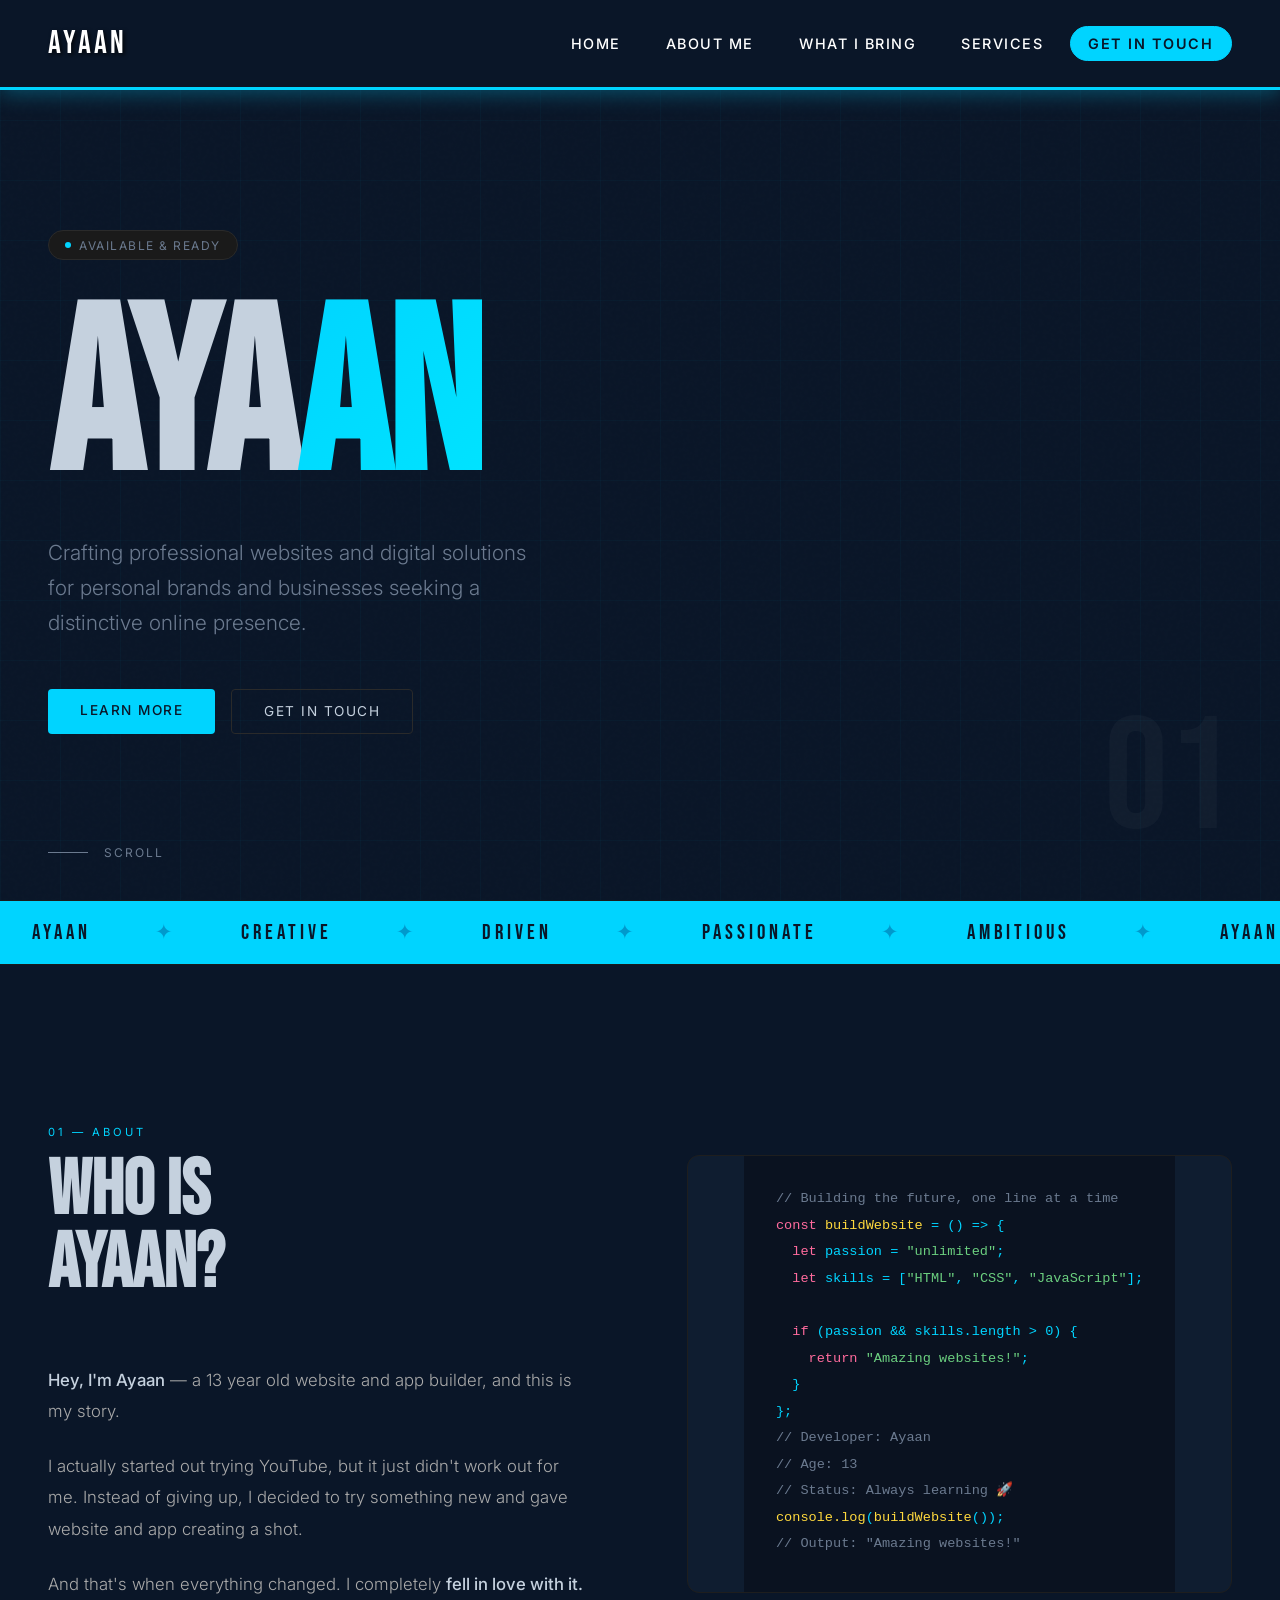
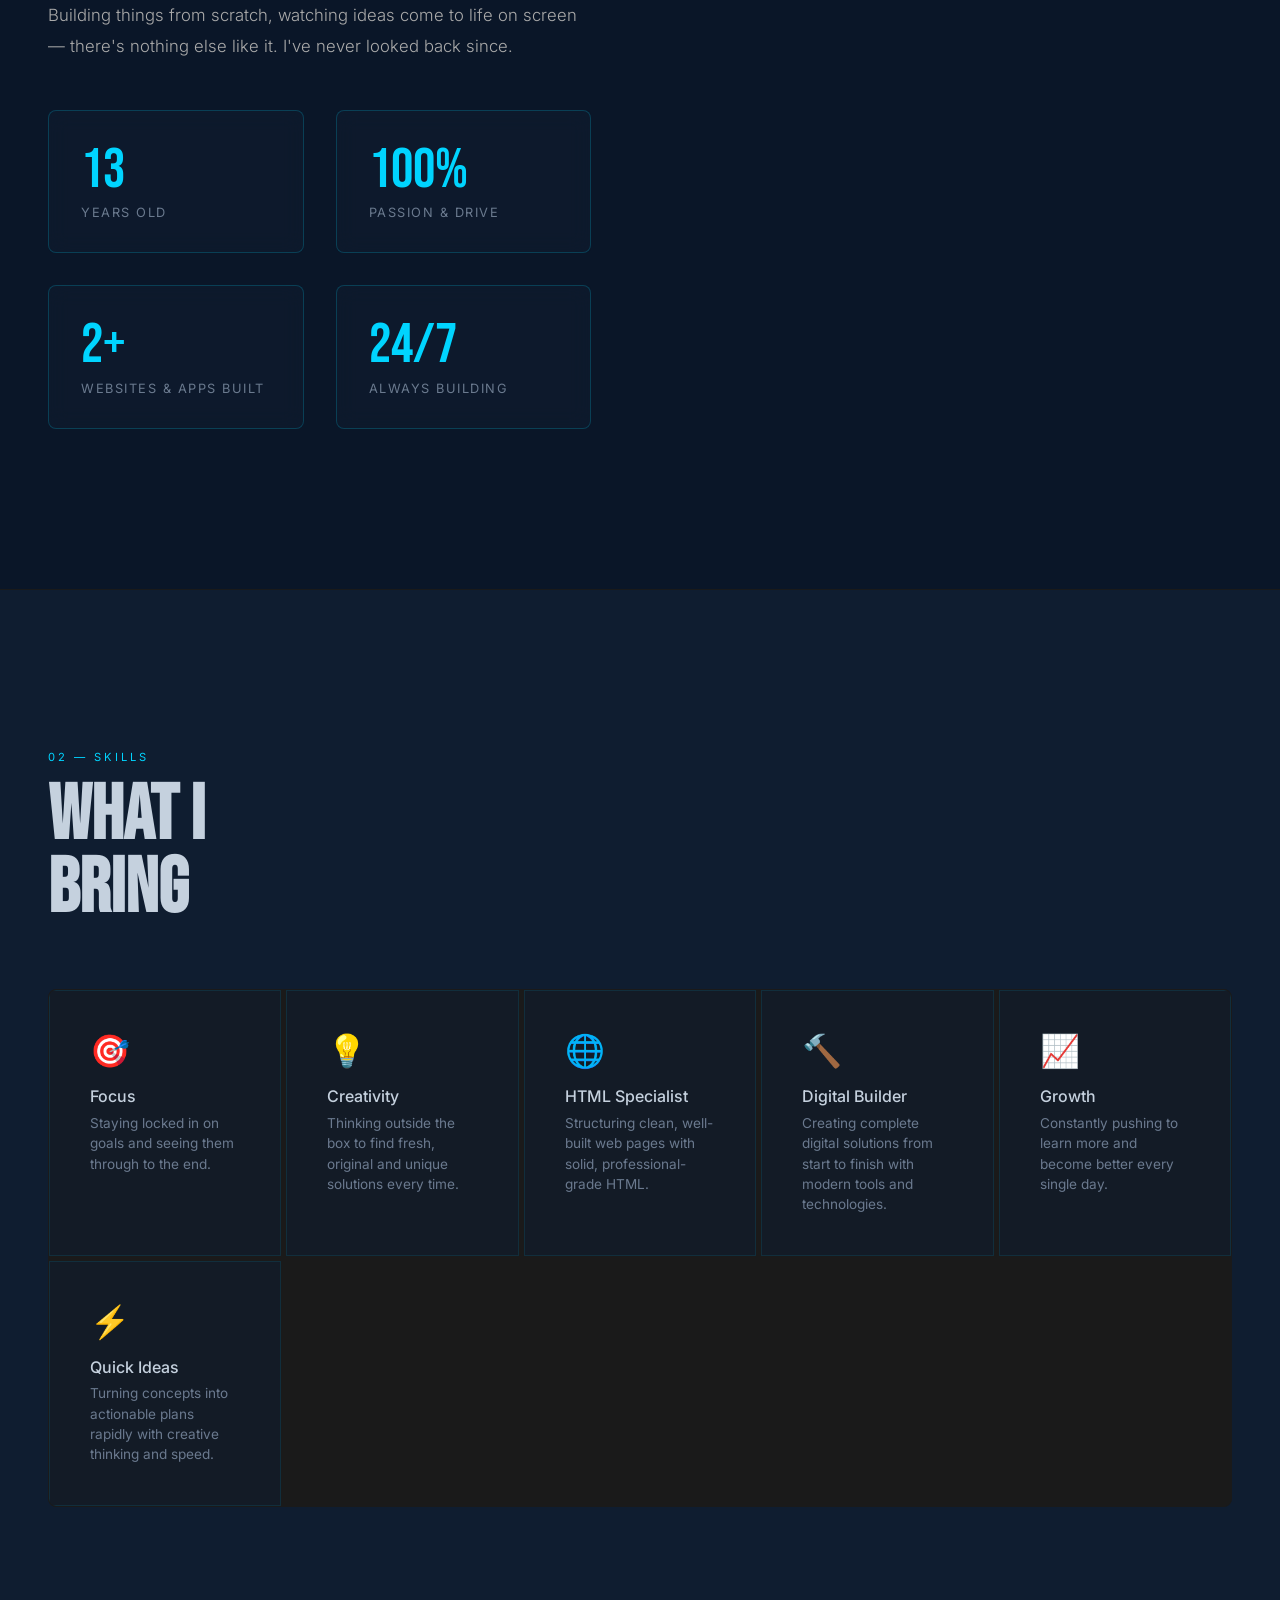
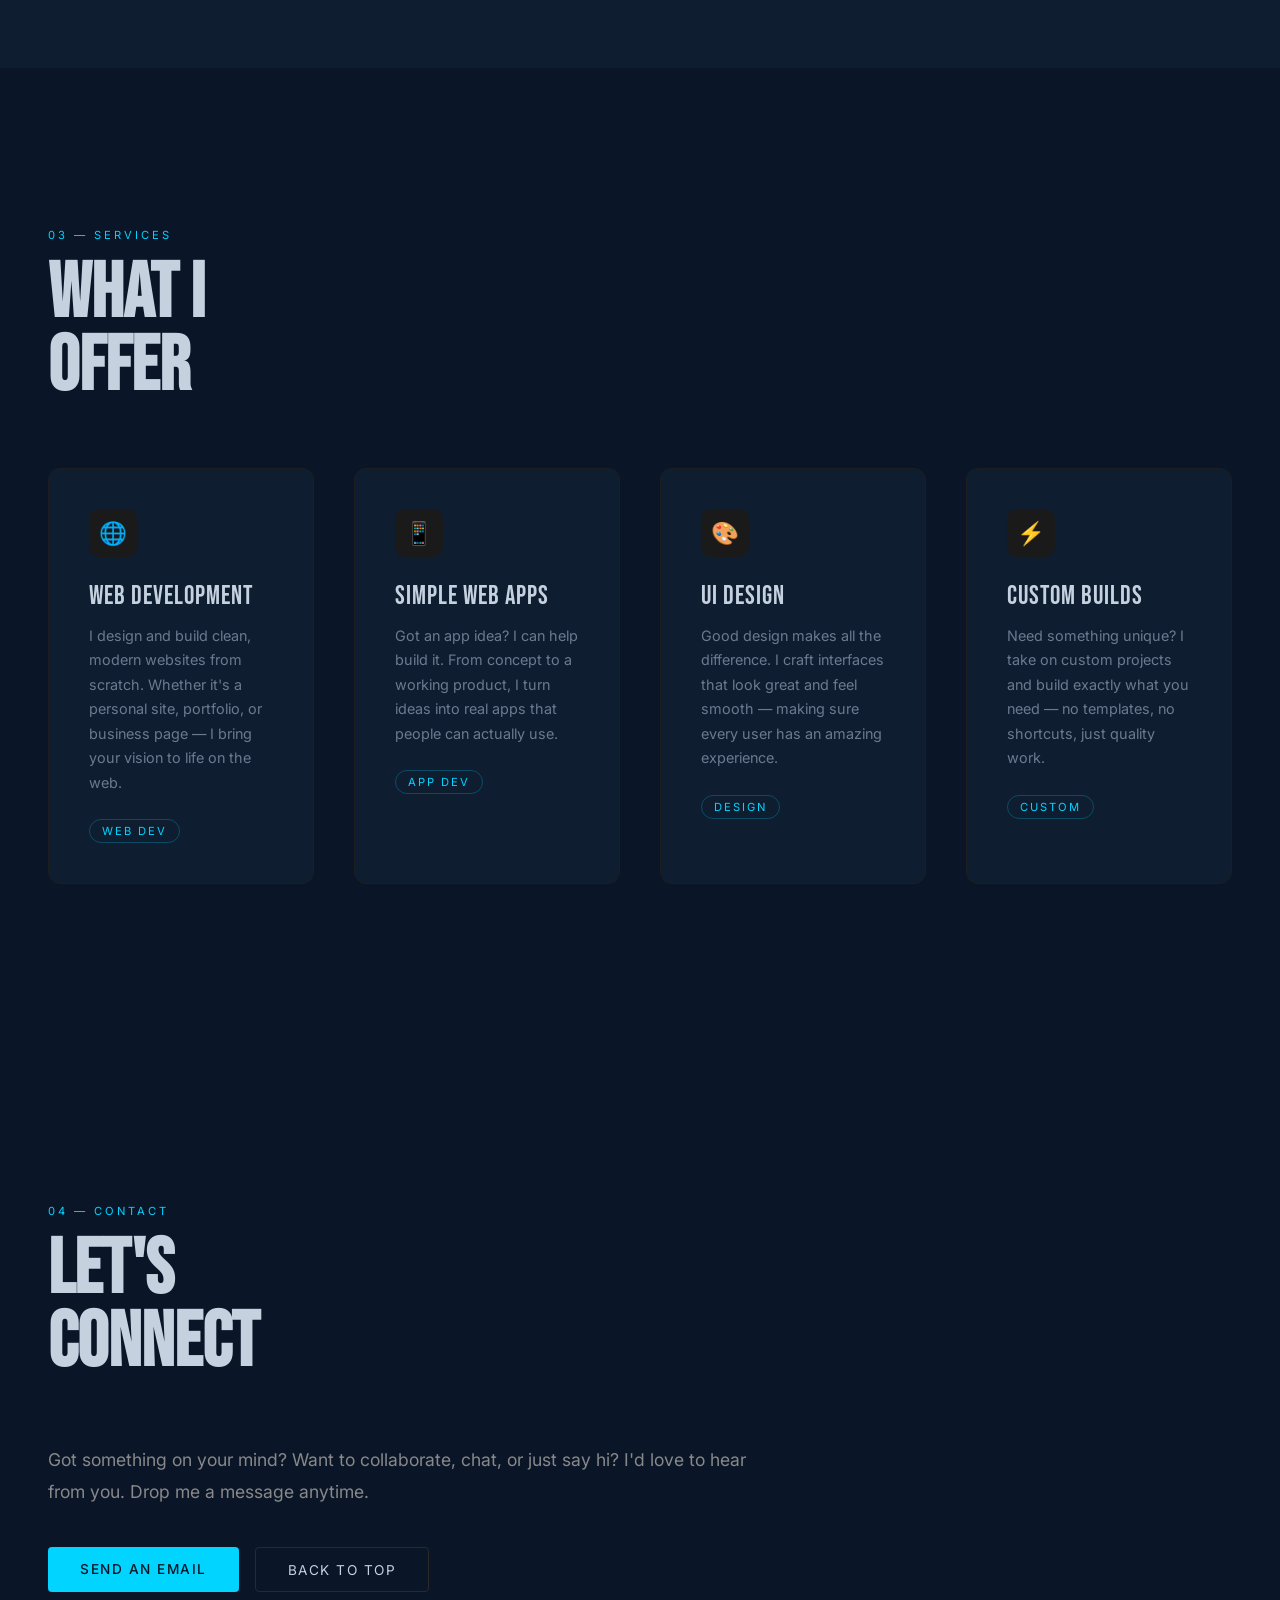
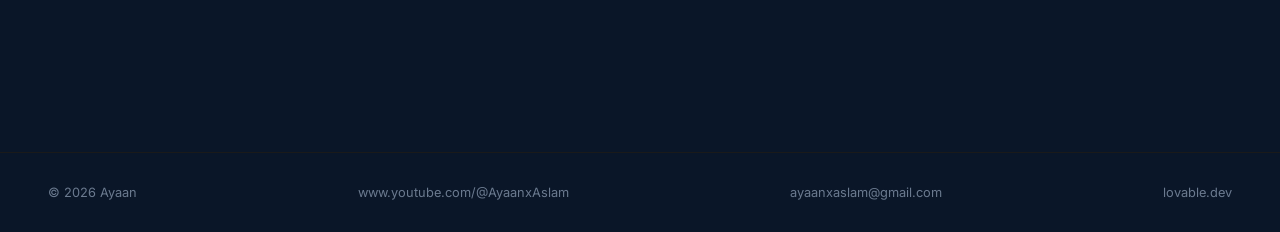
==== index.html @ 7182671c "Add files via upload" ====
<!DOCTYPE html>
<html lang="en">
<head>
  <meta charset="UTF-8" />
  <meta name="viewport" content="width=device-width, initial-scale=1.0"/>
  <title>Ayaan - Web Developer</title>
  <link href="https://fonts.googleapis.com/css2?family=Bebas+Neue&family=Inter:wght@300;400;500;600&display=swap" rel="stylesheet"/>
  <link rel="stylesheet" href="style.css">
</head>
<body>

  <div class="cursor" id="cursor"></div>
  <div class="cursor-ring" id="cursorRing"></div>

  <!-- NAV -->
  <nav>
    <a href="#hero" class="nav-logo">AYAAN</a>
    <div class="nav-links">
      <a href="#hero">Home</a>
      <a href="#about">About Me</a>
      <a href="#skills">What I Bring</a>
      <a href="#services">Services</a>
      <a href="#contact" class="nav-cta">Get in Touch</a>
    </div>
    <button class="nav-hamburger" id="hamburger" aria-label="Toggle menu">
      <span></span><span></span><span></span>
    </button>
  </nav>

  <!-- MOBILE DRAWER -->
  <div class="nav-drawer" id="navDrawer">
    <a href="#hero" class="drawer-link">Home</a>
    <a href="#about" class="drawer-link">About Me</a>
    <a href="#skills" class="drawer-link">What I Bring</a>
    <a href="#services" class="drawer-link">Services</a>
    <a href="#contact" class="drawer-link">Get in Touch</a>
  </div>

  <!-- HERO -->
  <section class="hero" id="hero">
    <div class="hero-grid-bg"></div>
    <div class="hero-badge"><span></span> Available & Ready</div>
    <h1 class="hero-name">AYA<span>AN</span></h1>
    <p class="hero-subtitle">Crafting professional websites and digital solutions for personal brands and businesses seeking a distinctive online presence.</p>
    <div class="hero-cta">
      <a href="#about" class="btn btn-primary">Learn More</a>
      <a href="#contact" class="btn btn-outline">Get in Touch</a>
    </div>
    <div class="hero-scroll">
      <div class="scroll-line"></div>
      Scroll
    </div>
    <div class="hero-number">01</div>
  </section>

  <!-- MARQUEE -->
  <div class="marquee-section" aria-hidden="true">
    <div class="marquee-track">
      <span>AYAAN</span><span class="dot">✦</span>
      <span>CREATIVE</span><span class="dot">✦</span>
      <span>DRIVEN</span><span class="dot">✦</span>
      <span>PASSIONATE</span><span class="dot">✦</span>
      <span>AMBITIOUS</span><span class="dot">✦</span>
      <span>AYAAN</span><span class="dot">✦</span>
      <span>CREATIVE</span><span class="dot">✦</span>
      <span>DRIVEN</span><span class="dot">✦</span>
      <span>PASSIONATE</span><span class="dot">✦</span>
      <span>AMBITIOUS</span><span class="dot">✦</span>
    </div>
  </div>

  <!-- ABOUT -->
  <section id="about">
    <div class="section-label">01 — About</div>
    <div class="about-grid">
      <div class="about-content">
        <h2 class="section-title">WHO IS<br>AYAAN?</h2>
        <div class="about-text">
          <p><strong>Hey, I'm Ayaan</strong> — a 13 year old website and app builder, and this is my story.</p>
          <p>I actually started out trying YouTube, but it just didn't work out for me. Instead of giving up, I decided to try something new and gave website and app creating a shot.</p>
          <p>And that's when everything changed. I completely <strong>fell in love with it.</strong> Building things from scratch, watching ideas come to life on screen — there's nothing else like it. I've never looked back since.</p>
        </div>
        <div class="about-stats">
          <div class="stat-card">
            <div class="stat-number">13</div>
            <div class="stat-label">Years Old</div>
          </div>
          <div class="stat-card">
            <div class="stat-number">100%</div>
            <div class="stat-label">Passion & Drive</div>
          </div>
          <div class="stat-card">
            <div class="stat-number">2+</div>
            <div class="stat-label">Websites & Apps Built</div>
          </div>
          <div class="stat-card">
            <div class="stat-number">24/7</div>
            <div class="stat-label">Always Building</div>
          </div>
        </div>
      </div>
      <div class="about-image">
        <div class="code-snippet">
          <div class="code-line"><span class="code-comment">// Building the future, one line at a time</span></div>
          <div class="code-line"><span class="code-keyword">const</span> <span class="code-function">buildWebsite</span> = () => {</div>
          <div class="code-line">&nbsp;&nbsp;<span class="code-keyword">let</span> passion = <span class="code-string">"unlimited"</span>;</div>
          <div class="code-line">&nbsp;&nbsp;<span class="code-keyword">let</span> skills = [<span class="code-string">"HTML"</span>, <span class="code-string">"CSS"</span>, <span class="code-string">"JavaScript"</span>];</div>
          <div class="code-line">&nbsp;&nbsp;</div>
          <div class="code-line">&nbsp;&nbsp;<span class="code-keyword">if</span> (passion && skills.length > 0) {</div>
          <div class="code-line">&nbsp;&nbsp;&nbsp;&nbsp;<span class="code-keyword">return</span> <span class="code-string">"Amazing websites!"</span>;</div>
          <div class="code-line">&nbsp;&nbsp;}</div>
          <div class="code-line">};</div>
          <div class="code-line"></div>
          <div class="code-line"><span class="code-comment">// Developer: Ayaan</span></div>
          <div class="code-line"><span class="code-comment">// Age: 13</span></div>
          <div class="code-line"><span class="code-comment">// Status: Always learning 🚀</span></div>
          <div class="code-line"></div>
          <div class="code-line"><span class="code-function">console.log</span>(<span class="code-function">buildWebsite</span>());</div>
          <div class="code-line"><span class="code-comment">// Output: "Amazing websites!"</span></div>
        </div>
      </div>
    </div>
  </section>

  <!-- SKILLS -->
  <section id="skills" class="skills-section">
    <div class="section-label">02 — Skills</div>
    <h2 class="section-title">WHAT I<br>BRING</h2>
    <div class="skills-grid">
      <div class="skill-item">
        <div class="skill-icon">🎯</div>
        <div class="skill-name">Focus</div>
        <div class="skill-desc">Staying locked in on goals and seeing them through to the end.</div>
      </div>
      <div class="skill-item">
        <div class="skill-icon">💡</div>
        <div class="skill-name">Creativity</div>
        <div class="skill-desc">Thinking outside the box to find fresh, original and unique solutions every time.</div>
      </div>
      <div class="skill-item">
        <div class="skill-icon">🌐</div>
        <div class="skill-name">HTML Specialist</div>
        <div class="skill-desc">Structuring clean, well-built web pages with solid, professional-grade HTML.</div>
      </div>
      <div class="skill-item">
        <div class="skill-icon">🔨</div>
        <div class="skill-name">Digital Builder</div>
        <div class="skill-desc">Creating complete digital solutions from start to finish with modern tools and technologies.</div>
      </div>
      <div class="skill-item">
        <div class="skill-icon">📈</div>
        <div class="skill-name">Growth</div>
        <div class="skill-desc">Constantly pushing to learn more and become better every single day.</div>
      </div>
      <div class="skill-item">
        <div class="skill-icon">⚡</div>
        <div class="skill-name">Quick Ideas</div>
        <div class="skill-desc">Turning concepts into actionable plans rapidly with creative thinking and speed.</div>
      </div>
    </div>
  </section>

  <!-- SERVICES -->
  <section id="services">
    <div class="section-label">03 — Services</div>
    <h2 class="section-title">WHAT I<br>OFFER</h2>
    <div class="services-grid">
      <div class="service-card">
        <div class="service-card-icon">🌐</div>
        <div class="service-card-title">Web Development</div>
        <div class="service-card-desc">I design and build clean, modern websites from scratch. Whether it's a personal site, portfolio, or business page — I bring your vision to life on the web.</div>
        <span class="service-card-tag">Web Dev</span>
      </div>
      <div class="service-card">
        <div class="service-card-icon">📱</div>
        <div class="service-card-title">Simple Web Apps</div>
        <div class="service-card-desc">Got an app idea? I can help build it. From concept to a working product, I turn ideas into real apps that people can actually use.</div>
        <span class="service-card-tag">App Dev</span>
      </div>
      <div class="service-card">
        <div class="service-card-icon">🎨</div>
        <div class="service-card-title">UI Design</div>
        <div class="service-card-desc">Good design makes all the difference. I craft interfaces that look great and feel smooth — making sure every user has an amazing experience.</div>
        <span class="service-card-tag">Design</span>
      </div>
      <div class="service-card">
        <div class="service-card-icon">⚡</div>
        <div class="service-card-title">Custom Builds</div>
        <div class="service-card-desc">Need something unique? I take on custom projects and build exactly what you need — no templates, no shortcuts, just quality work.</div>
        <span class="service-card-tag">Custom</span>
      </div>
    </div>
  </section>

  <!-- CONTACT -->
  <section id="contact">
    <div class="section-label">04 — Contact</div>
    <div class="contact-inner">
      <h2 class="section-title">LET'S<br>CONNECT</h2>
      <p>Got something on your mind? Want to collaborate, chat, or just say hi? I'd love to hear from you. Drop me a message anytime.</p>
      <div class="contact-links">
        <a href="mailto:ayaanxaslam@gmail.com" class="btn btn-primary">Send an Email</a>
        <a href="#hero" class="btn btn-outline">Back to Top</a>
      </div>
    </div>
  </section>

  <!-- FOOTER -->
  <footer>
    <span>© 2026 Ayaan</span>
    <a href="https://www.youtube.com/@AyaanxAslam" target="_blank" rel="noopener noreferrer">www.youtube.com/@AyaanxAslam</a>
    <a href="mailto:ayaanxaslam@gmail.com">ayaanxaslam@gmail.com</a>
    <a href="https://lovable.dev" target="_blank" rel="noopener noreferrer">lovable.dev</a>
  </footer>

  <!-- Background particles -->
  <div class="particle"></div>
  <div class="particle"></div>
  <div class="particle"></div>

  <script>
    // Hamburger menu
    const hamburger = document.getElementById('hamburger');
    const navDrawer = document.getElementById('navDrawer');
    
    if (hamburger && navDrawer) {
      hamburger.addEventListener('click', () => {
        hamburger.classList.toggle('open');
        navDrawer.classList.toggle('open');
      });
      
      document.querySelectorAll('.drawer-link').forEach(link => {
        link.addEventListener('click', () => {
          hamburger.classList.remove('open');
          navDrawer.classList.remove('open');
        });
      });
    }

    // Scroll reveal
    const observer = new IntersectionObserver(entries => {
      entries.forEach(entry => {
        if (entry.isIntersecting) {
          entry.target.style.animation = 'fadeUp 0.8s ease forwards';
          observer.unobserve(entry.target);
        }
      });
    }, { threshold: 0.1 });
    
    document.querySelectorAll('.stat-card, .skill-item, .service-card, .about-text p, .contact-inner p').forEach(el => {
      el.style.opacity = '0';
      observer.observe(el);
    });
  </script>
</body>
</html>
---- style.css ----
/* ================================
   AYAAN - PERSONAL PORTFOLIO
   Web Developer Portfolio Website
   ================================ */

/* === RESET & BASE STYLES === */
*, *::before, *::after {
  margin: 0;
  padding: 0;
  box-sizing: border-box;
}

:root {
  --bg: #0a1628;
  --surface: #0f1d30;
  --accent: #00d4ff;
  --accent2: #0099cc;
  --text: #c5d1de;
  --muted: #6b7a8f;
}

html {
  scroll-behavior: smooth;
}

body {
  background: var(--bg);
  color: var(--text);
  font-family: 'Inter', sans-serif;
  overflow-x: hidden;
  font-size: 18px;
}

/* === RESPONSIVE FONT SIZES === */
@media (max-width: 600px) {
  body { font-size: 14px; }
}

@media (min-width: 601px) and (max-width: 1024px) {
  body { font-size: 16px; }
}

@media (min-width: 1025px) and (max-width: 1440px) {
  body { font-size: 18px; }
}

@media (min-width: 1441px) {
  body { font-size: 20px; }
}

/* === CUSTOM CURSOR (DISABLED) === */
.cursor,
.cursor-ring {
  display: none !important;
}

/* === NOISE TEXTURE OVERLAY === */
body::before {
  content: '';
  position: fixed;
  inset: 0;
  background-image: url("data:image/svg+xml,%3Csvg viewBox='0 0 256 256' xmlns='http://www.w3.org/2000/svg'%3E%3Cfilter id='n'%3E%3CfeTurbulence type='fractalNoise' baseFrequency='0.9' numOctaves='4' stitchTiles='stitch'/%3E%3C/filter%3E%3Crect width='100%25' height='100%25' filter='url(%23n)' opacity='0.04'/%3E%3C/svg%3E");
  opacity: 0.35;
  pointer-events: none;
  z-index: 1;
}

/* === ANIMATED BACKGROUND PARTICLES === */
.particle {
  position: fixed;
  border-radius: 50%;
  pointer-events: none;
  opacity: 0.08;
  animation: float 20s infinite ease-in-out;
  z-index: 1;
}

@keyframes float {
  0%, 100% { transform: translate(0, 0) rotate(0deg); }
  33% { transform: translate(30px, -30px) rotate(120deg); }
  66% { transform: translate(-20px, 20px) rotate(240deg); }
}

.particle:nth-child(1) {
  width: 80px;
  height: 80px;
  background: var(--accent);
  top: 20%;
  left: 10%;
  animation-delay: 0s;
}

.particle:nth-child(2) {
  width: 60px;
  height: 60px;
  background: var(--accent);
  top: 60%;
  left: 80%;
  animation-delay: -5s;
}

.particle:nth-child(3) {
  width: 100px;
  height: 100px;
  background: var(--accent);
  top: 40%;
  left: 50%;
  animation-delay: -10s;
}

/* === NAVIGATION BAR === */
nav {
  position: fixed;
  top: 0;
  left: 0;
  right: 0;
  width: 100%;
  z-index: 10000 !important;
  display: flex !important;
  justify-content: space-between;
  align-items: center;
  padding: 1.5rem 3rem;
  border-bottom: 3px solid var(--accent);
  background: #0a1628 !important;
  box-shadow: 0 4px 20px rgba(0, 212, 255, 0.3);
  min-height: 70px;
  visibility: visible !important;
  opacity: 1 !important;
}

.nav-logo {
  font-family: 'Bebas Neue', sans-serif;
  font-size: 2rem !important;
  letter-spacing: 3px;
  color: #FFFFFF !important;
  cursor: pointer;
  text-decoration: none;
  transition: color 0.3s;
  position: relative;
  z-index: 10001;
  display: block !important;
  visibility: visible !important;
  opacity: 1 !important;
  text-shadow: 2px 2px 4px rgba(0, 0, 0, 0.8);
}

.nav-logo:hover {
  color: var(--accent) !important;
}

.nav-links {
  display: flex;
  gap: 0.5rem;
  align-items: center;
  visibility: visible !important;
  opacity: 1 !important;
}

.nav-links a {
  color: #FFFFFF !important;
  text-decoration: none;
  font-size: 0.9rem !important;
  letter-spacing: 1.5px;
  text-transform: uppercase;
  padding: 0.5rem 1.1rem;
  border-radius: 100px;
  border: 1px solid transparent;
  transition: all 0.3s;
  visibility: visible !important;
  opacity: 1 !important;
  font-weight: 500 !important;
}

.nav-links a:hover {
  color: var(--accent) !important;
  border-color: #2a2a2a;
}

.nav-links a.nav-cta {
  background: var(--accent) !important;
  color: #0a1628 !important;
  font-weight: 600 !important;
  border-color: var(--accent);
}

.nav-links a.nav-cta:hover {
  background: #00e5ff !important;
  border-color: #00e5ff;
  color: #0a1628 !important;
}

/* === HAMBURGER MENU === */
.nav-hamburger {
  display: none;
  flex-direction: column;
  gap: 7px;
  background: none;
  border: none;
  cursor: pointer;
  padding: 10px;
  position: relative;
  z-index: 10001;
  visibility: visible !important;
  opacity: 1 !important;
}

.nav-hamburger span {
  display: block !important;
  width: 35px !important;
  height: 5px !important;
  background: #FFFFFF !important;
  border-radius: 3px;
  transition: transform 0.3s, opacity 0.3s;
  box-shadow: 0 0 15px rgba(255, 255, 255, 0.8);
  visibility: visible !important;
  opacity: 1 !important;
}

.nav-hamburger.open span:nth-child(1) {
  transform: translateY(12px) rotate(45deg);
}

.nav-hamburger.open span:nth-child(2) {
  opacity: 0 !important;
}

.nav-hamburger.open span:nth-child(3) {
  transform: translateY(-12px) rotate(-45deg);
}

/* === MOBILE DRAWER === */
.nav-drawer {
  position: fixed;
  top: 70px;
  left: 0;
  right: 0;
  background: #0a1628 !important;
  border-bottom: 2px solid var(--accent);
  flex-direction: column;
  padding: 1.5rem 2rem 2rem;
  gap: 0.5rem;
  z-index: 9999;
  transform: translateY(-100%);
  opacity: 0;
  transition: transform 0.3s ease, opacity 0.3s ease;
  pointer-events: none;
  display: none;
}

.nav-drawer.open {
  transform: translateY(0);
  opacity: 1 !important;
  pointer-events: auto;
  display: flex !important;
  visibility: visible !important;
}

.nav-drawer a {
  color: #FFFFFF !important;
  text-decoration: none;
  font-size: 1.1rem !important;
  letter-spacing: 2px;
  text-transform: uppercase;
  padding: 1.2rem 0;
  border-bottom: 1px solid #2a2a2a;
  transition: color 0.3s;
  visibility: visible !important;
  opacity: 1 !important;
  font-weight: 500 !important;
}

.nav-drawer a:last-child {
  border-bottom: none;
  color: var(--accent) !important;
  font-weight: 600 !important;
}

.nav-drawer a:hover {
  color: var(--accent) !important;
}

/* === HERO SECTION === */
.hero {
  min-height: 100vh;
  display: flex;
  flex-direction: column;
  justify-content: center;
  padding: 8rem 3rem 4rem;
  position: relative;
  overflow: hidden;
}

.hero-grid-bg {
  position: absolute;
  inset: 0;
  background-image:
    linear-gradient(rgba(0,212,255,0.03) 1px, transparent 1px),
    linear-gradient(90deg, rgba(0,212,255,0.03) 1px, transparent 1px);
  background-size: 60px 60px;
  pointer-events: none;
}

.hero-badge {
  display: inline-flex;
  align-items: center;
  gap: 0.5rem;
  background: #1a1a1a;
  border: 1px solid #2a2a2a;
  border-radius: 100px;
  padding: 0.4rem 1rem;
  font-size: 0.75rem;
  letter-spacing: 1.5px;
  text-transform: uppercase;
  color: var(--muted);
  margin-bottom: 2.5rem;
  width: fit-content;
  animation: fadeUp 0.8s ease both;
}

.hero-badge span {
  width: 6px;
  height: 6px;
  background: var(--accent);
  border-radius: 50%;
  animation: pulse 2s infinite;
}

h1.hero-name {
  font-family: 'Bebas Neue', sans-serif;
  font-size: clamp(6rem, 18vw, 18rem);
  line-height: 0.88;
  letter-spacing: -2px;
  color: var(--text);
  animation: fadeUp 0.9s 0.1s ease both;
  position: relative;
}

h1.hero-name span {
  background: linear-gradient(135deg, var(--accent), #00e5ff, var(--accent));
  -webkit-background-clip: text;
  -webkit-text-fill-color: transparent;
  background-clip: text;
  background-size: 200% 200%;
  animation: gradientShift 8s ease infinite;
}

@keyframes gradientShift {
  0%, 100% { background-position: 0% 50%; }
  50% { background-position: 100% 50%; }
}

.hero-subtitle {
  margin-top: 2rem;
  font-size: clamp(1rem, 2vw, 1.3rem);
  color: var(--muted);
  max-width: 480px;
  line-height: 1.7;
  font-weight: 300;
  animation: fadeUp 1s 0.25s ease both;
}

.hero-cta {
  margin-top: 3rem;
  display: flex;
  gap: 1rem;
  animation: fadeUp 1s 0.35s ease both;
  flex-wrap: wrap;
}

.btn {
  padding: 0.85rem 2rem;
  font-size: 0.85rem;
  letter-spacing: 1.5px;
  text-transform: uppercase;
  text-decoration: none;
  border-radius: 4px;
  font-family: 'Inter', sans-serif;
  cursor: pointer;
  transition: all 0.3s ease;
}

.btn-primary {
  background: var(--accent);
  color: #0a1628;
  font-weight: 500;
}

.btn-primary:hover {
  background: #00e5ff;
  transform: translateY(-4px) scale(1.03);
}

.btn-outline {
  border: 1px solid #2a2a2a;
  color: var(--text);
}

.btn-outline:hover {
  border-color: var(--accent);
  color: var(--accent);
  transform: translateY(-4px) scale(1.03);
}

.hero-scroll {
  position: absolute;
  bottom: 2.5rem;
  left: 3rem;
  display: flex;
  align-items: center;
  gap: 1rem;
  color: var(--muted);
  font-size: 0.75rem;
  letter-spacing: 2px;
  text-transform: uppercase;
  animation: fadeUp 1.2s 0.5s ease both;
}

.scroll-line {
  width: 40px;
  height: 1px;
  background: var(--muted);
  animation: expandLine 1.5s 1s ease both;
}

.hero-number {
  position: absolute;
  right: 3rem;
  bottom: 2.5rem;
  font-family: 'Bebas Neue', sans-serif;
  font-size: 10rem;
  color: rgba(255,255,255,0.03);
  line-height: 1;
  user-select: none;
}

/* === SECTIONS === */
section {
  padding: 10rem 3rem;
  position: relative;
  z-index: 2;
}

.section-label {
  font-size: 0.7rem;
  letter-spacing: 3px;
  text-transform: uppercase;
  color: var(--accent);
  margin-bottom: 1rem;
}

.section-title {
  font-family: 'Bebas Neue', sans-serif;
  font-size: clamp(3rem, 6vw, 5rem);
  line-height: 0.95;
  margin-bottom: 4rem;
}

/* === ABOUT SECTION === */
.about-grid {
  display: flex;
  gap: 6rem;
  align-items: start;
}

.about-content {
  flex: 1;
}

.about-image {
  flex: 1;
  background: var(--surface);
  border: 1px solid #1e1e1e;
  border-radius: 12px;
  overflow: hidden;
  display: flex;
  align-items: center;
  justify-content: center;
  min-height: 400px;
}

.about-text p {
  font-size: 1.05rem;
  line-height: 1.85;
  color: #aaa;
  margin-bottom: 1.5rem;
  font-weight: 300;
}

.about-text p strong {
  color: var(--text);
  font-weight: 500;
}

.about-stats {
  display: grid;
  grid-template-columns: 1fr 1fr;
  gap: 2rem;
  margin-top: 3rem;
}

.stat-card {
  background: rgba(15, 29, 48, 0.6);
  backdrop-filter: blur(10px);
  border: 1px solid rgba(0, 212, 255, 0.2);
  border-radius: 8px;
  padding: 2rem;
  transition: all 0.4s cubic-bezier(0.22, 1, 0.36, 1);
  position: relative;
  overflow: hidden;
}

.stat-card::before {
  content: '';
  position: absolute;
  top: 0;
  left: 0;
  width: 100%;
  height: 100%;
  background: linear-gradient(135deg, var(--accent), #00e5ff);
  opacity: 0;
  transition: opacity 0.4s ease;
  z-index: 0;
}

.stat-card:hover::before {
  opacity: 0.15;
}

.stat-card > * {
  position: relative;
  z-index: 1;
}

.stat-card:hover {
  border-color: var(--accent);
  transform: translateY(-8px);
  box-shadow: 0 20px 40px rgba(0, 212, 255, 0.3);
}

.stat-number {
  font-family: 'Bebas Neue', sans-serif;
  font-size: 3.5rem;
  color: var(--accent);
  line-height: 1;
}

.stat-label {
  font-size: 0.8rem;
  text-transform: uppercase;
  letter-spacing: 1.5px;
  color: var(--muted);
  margin-top: 0.4rem;
}

/* === CODE SNIPPET === */
.code-snippet {
  font-family: 'Courier New', monospace;
  font-size: 0.85rem;
  color: #00d4ff;
  padding: 2rem;
  line-height: 1.6;
  text-align: left;
  background: #0a1220;
}

.code-line {
  margin-bottom: 0.3rem;
}

.code-comment {
  color: #6b7a8f;
}

.code-keyword {
  color: #ff6b9d;
}

.code-function {
  color: #ffd93d;
}

.code-string {
  color: #6bcf7f;
}

/* === SKILLS SECTION === */
.skills-section {
  background: var(--surface);
  border-top: 1px solid #1a1a1a;
  border-bottom: 1px solid #1a1a1a;
}

.skills-grid {
  display: grid;
  grid-template-columns: repeat(auto-fit, minmax(200px, 1fr));
  gap: 5px;
  background: #1a1a1a;
  border: 1px solid #1a1a1a;
  border-radius: 8px;
  overflow: hidden;
}

.skill-item {
  background: rgba(15, 29, 48, 0.6);
  backdrop-filter: blur(10px);
  padding: 2.5rem;
  transition: all 0.4s cubic-bezier(0.22, 1, 0.36, 1);
  position: relative;
  overflow: hidden;
  border: 1px solid rgba(0, 212, 255, 0.1);
}

.skill-item::before {
  content: '';
  position: absolute;
  top: 0;
  left: 0;
  width: 100%;
  height: 100%;
  background: linear-gradient(135deg, var(--accent), #00e5ff);
  opacity: 0;
  transition: opacity 0.4s ease;
  z-index: 0;
}

.skill-item:hover::before {
  opacity: 0.1;
}

.skill-item > * {
  position: relative;
  z-index: 1;
}

.skill-item:hover {
  background: rgba(15, 29, 48, 0.8);
  border-color: var(--accent);
  transform: translateY(-4px);
}

.skill-icon {
  font-size: 2rem;
  margin-bottom: 1rem;
}

.skill-name {
  font-weight: 500;
  font-size: 1rem;
  margin-bottom: 0.4rem;
}

.skill-desc {
  font-size: 0.85rem;
  color: var(--muted);
  line-height: 1.5;
}

/* === SERVICES SECTION === */
.services-grid {
  display: flex;
  flex-direction: row;
  gap: 2.5rem;
  flex-wrap: wrap;
  margin-top: 2rem;
}

.service-card {
  background: var(--surface);
  border: 1px solid #1e1e1e;
  border-radius: 12px;
  padding: 2.5rem;
  transition: all 0.4s cubic-bezier(0.22, 1, 0.36, 1);
  position: relative;
  overflow: hidden;
  flex: 1;
  min-width: 250px;
}

.service-card::before {
  content: '';
  position: absolute;
  top: 0;
  left: 0;
  width: 100%;
  height: 100%;
  background: linear-gradient(135deg, var(--accent), #00e5ff);
  opacity: 0;
  transition: opacity 0.4s ease;
  z-index: 0;
}

.service-card:hover::before {
  opacity: 0.1;
}

.service-card > * {
  position: relative;
  z-index: 1;
}

.service-card::after {
  content: '';
  position: absolute;
  top: 0;
  left: 0;
  right: 0;
  height: 2px;
  background: var(--accent);
  transform: scaleX(0);
  transform-origin: left;
  transition: transform 0.4s ease;
}

.service-card:hover {
  border-color: #2a2a2a;
  transform: translateY(-6px);
  background: #131313;
}

.service-card:hover::after {
  transform: scaleX(1);
}

.service-card-icon {
  width: 48px;
  height: 48px;
  background: #1a1a1a;
  border-radius: 10px;
  display: flex;
  align-items: center;
  justify-content: center;
  font-size: 1.4rem;
  margin-bottom: 1.5rem;
}

.service-card-title {
  font-family: 'Bebas Neue', sans-serif;
  font-size: 1.6rem;
  letter-spacing: 1px;
  margin-bottom: 0.75rem;
  color: var(--text);
}

.service-card-desc {
  font-size: 0.9rem;
  color: var(--muted);
  line-height: 1.7;
}

.service-card-tag {
  display: inline-block;
  margin-top: 1.5rem;
  font-size: 0.7rem;
  letter-spacing: 2px;
  text-transform: uppercase;
  color: var(--accent);
  border: 1px solid rgba(0,212,255,0.25);
  border-radius: 100px;
  padding: 0.25rem 0.75rem;
}

/* === CONTACT SECTION === */
.contact-inner {
  max-width: 700px;
}

.contact-inner p {
  font-size: 1.1rem;
  color: #888;
  line-height: 1.8;
  margin-bottom: 2.5rem;
}

.contact-links {
  display: flex;
  gap: 1rem;
  flex-wrap: wrap;
}

/* === FOOTER === */
footer {
  border-top: 1px solid #1a1a1a;
  padding: 2rem 3rem;
  display: flex;
  justify-content: space-between;
  align-items: center;
  color: var(--muted);
  font-size: 0.8rem;
  position: relative;
  z-index: 2;
  flex-wrap: wrap;
  gap: 1rem;
}

footer a {
  color: var(--muted);
  text-decoration: none;
  transition: color 0.3s;
}

footer a:hover {
  color: var(--accent);
}

/* === ANIMATIONS === */
@keyframes fadeUp {
  from {
    opacity: 0;
    transform: translateY(30px);
  }
  to {
    opacity: 1;
    transform: translateY(0);
  }
}

@keyframes pulse {
  0%, 100% {
    opacity: 1;
    transform: scale(1);
  }
  50% {
    opacity: 0.5;
    transform: scale(0.7);
  }
}

@keyframes expandLine {
  from {
    width: 0;
  }
  to {
    width: 40px;
  }
}

/* === MARQUEE === */
.marquee-section {
  overflow: hidden;
  border-top: 1px solid #1a1a1a;
  border-bottom: 1px solid #1a1a1a;
  padding: 1.2rem 0;
  background: var(--accent);
  z-index: 2;
  position: relative;
}

.marquee-track {
  display: flex;
  gap: 0;
  animation: marquee 18s linear infinite;
  white-space: nowrap;
}

.marquee-track span {
  font-family: 'Bebas Neue', sans-serif;
  font-size: 1.3rem;
  letter-spacing: 4px;
  color: #0a1628;
  padding: 0 2rem;
}

.marquee-track span.dot {
  color: var(--accent2);
}

@keyframes marquee {
  from {
    transform: translateX(0);
  }
  to {
    transform: translateX(-50%);
  }
}

/* === MOBILE RESPONSIVE === */
@media (max-width: 1024px) {
  nav {
    padding: 1.2rem 1.5rem !important;
  }

  .nav-links {
    display: none !important;
  }

  .nav-hamburger {
    display: flex !important;
    visibility: visible !important;
    opacity: 1 !important;
  }

  .nav-logo {
    font-size: 2.2rem !important;
  }
}

@media (max-width: 768px) {
  .hero {
    padding: 8rem 1.5rem 4rem;
  }

  section {
    padding: 6rem 1.5rem;
  }

  .about-grid {
    flex-direction: column;
    gap: 3rem;
  }

  .about-image {
    min-height: 300px;
  }

  .about-stats {
    grid-template-columns: 1fr;
  }

  footer {
    padding: 2rem 1.5rem;
    flex-direction: column;
    text-align: center;
  }

  .hero-scroll,
  .hero-number {
    display: none;
  }

  .service-card {
    min-width: 100%;
  }
}

@media (max-width: 600px) {
  nav {
    padding: 1rem 1.5rem !important;
  }

  .nav-logo {
    font-size: 2rem !important;
  }
}

/* Tablet adjustments */
@media (min-width: 769px) and (max-width: 1024px) {
  .about-stats {
    grid-template-columns: 1fr 1fr;
  }

  .services-grid {
    gap: 1.5rem;
  }
}
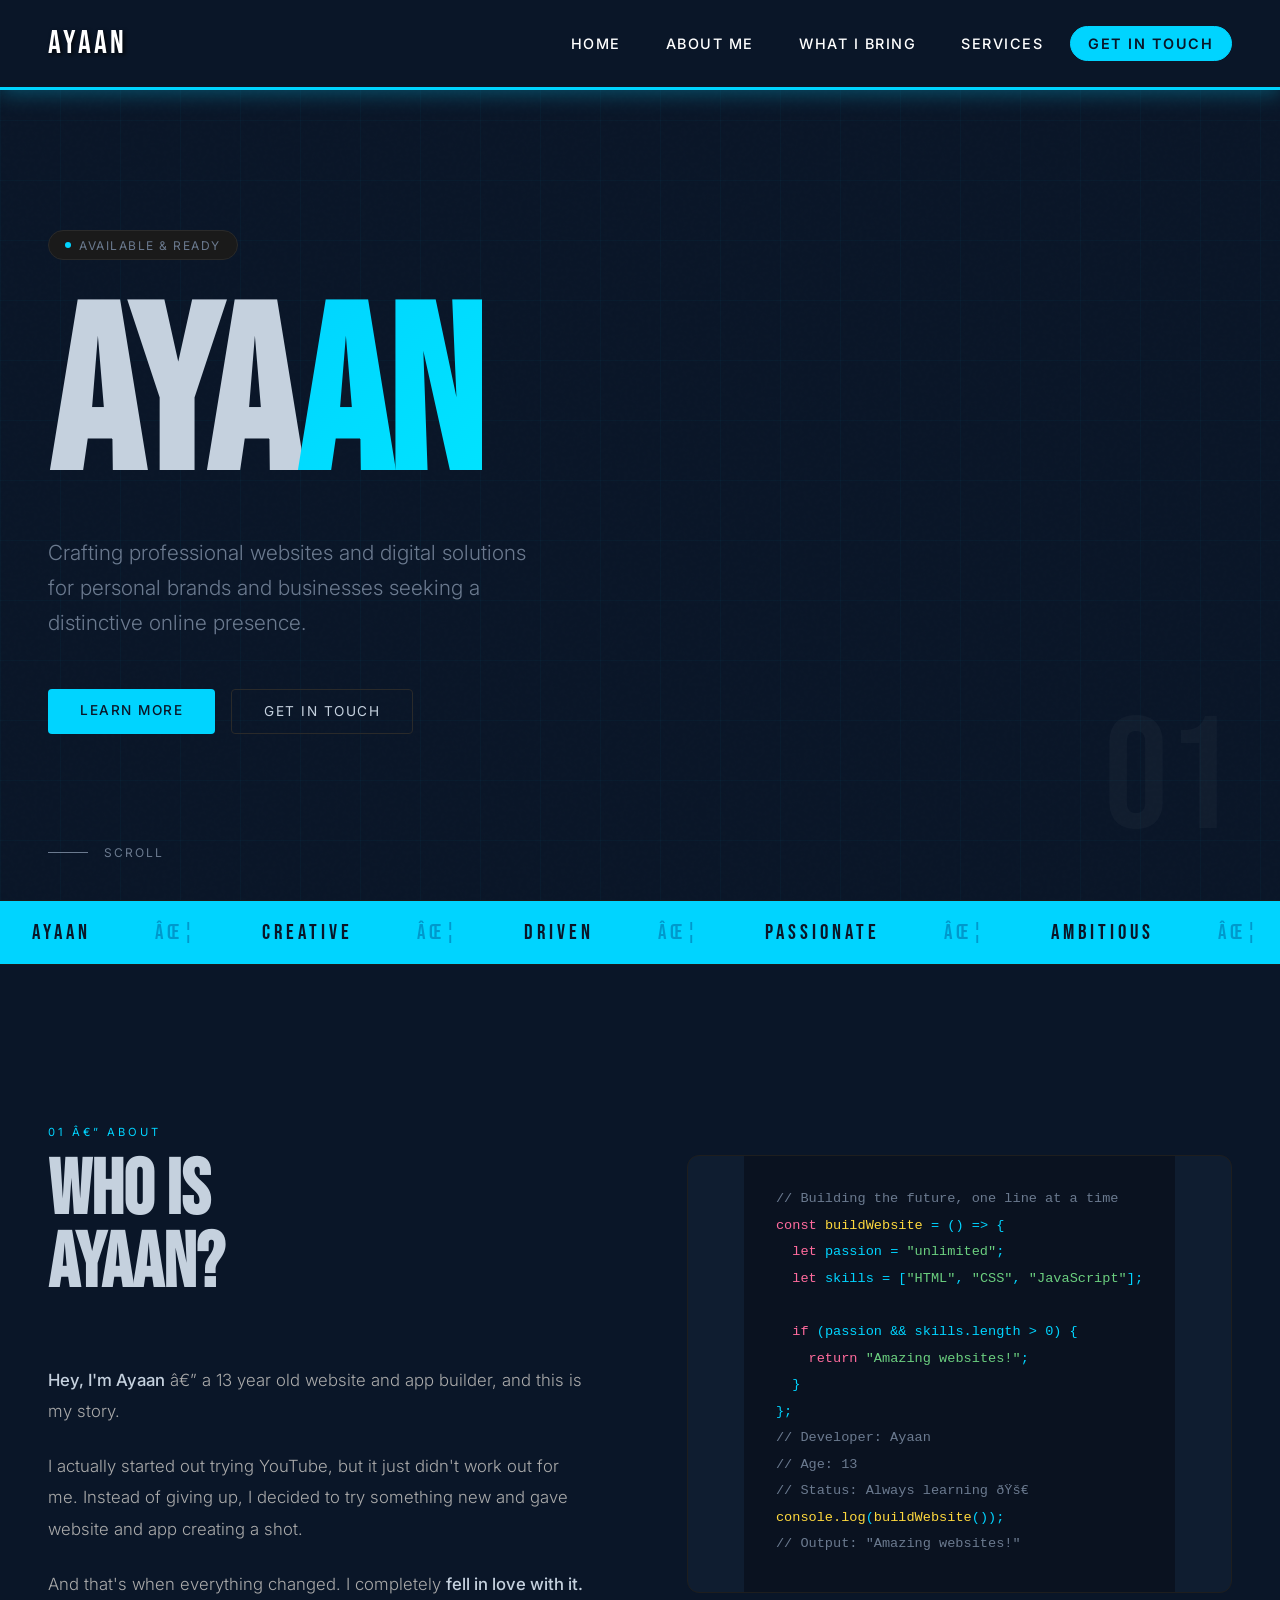
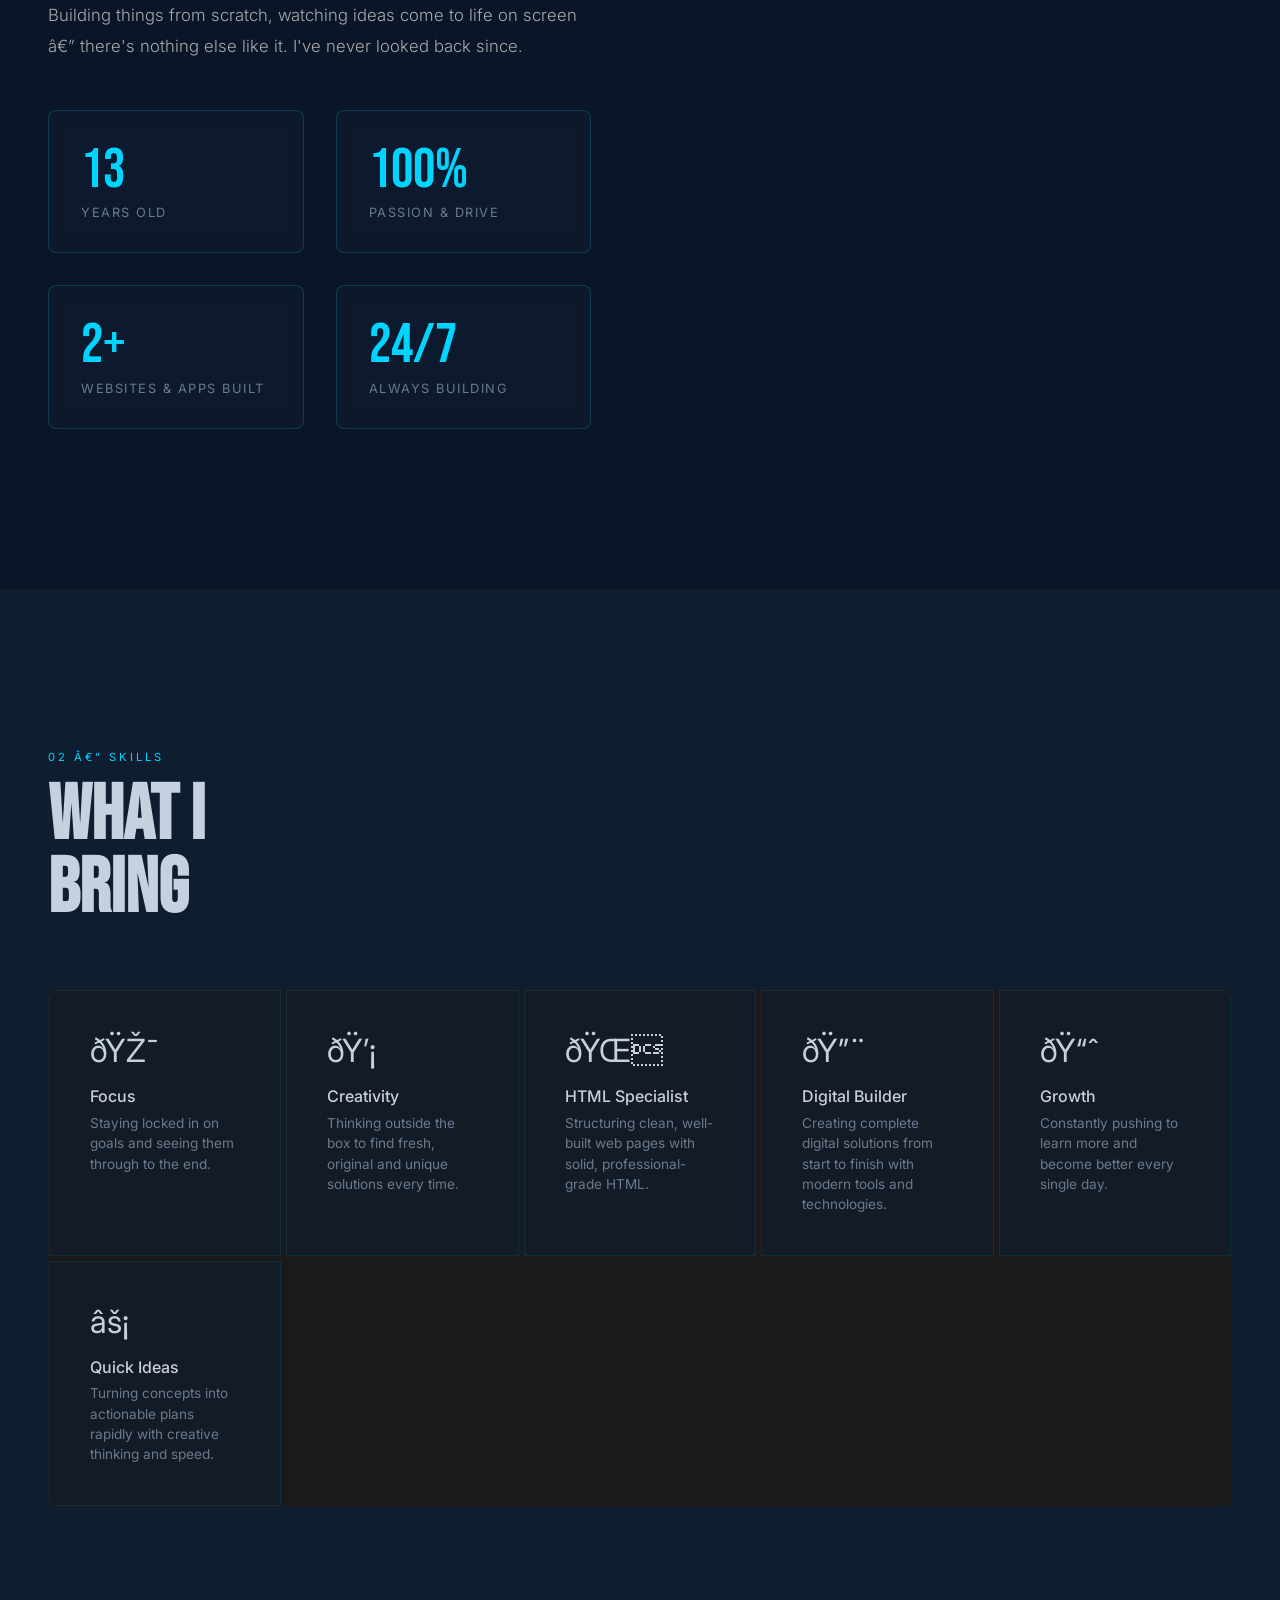
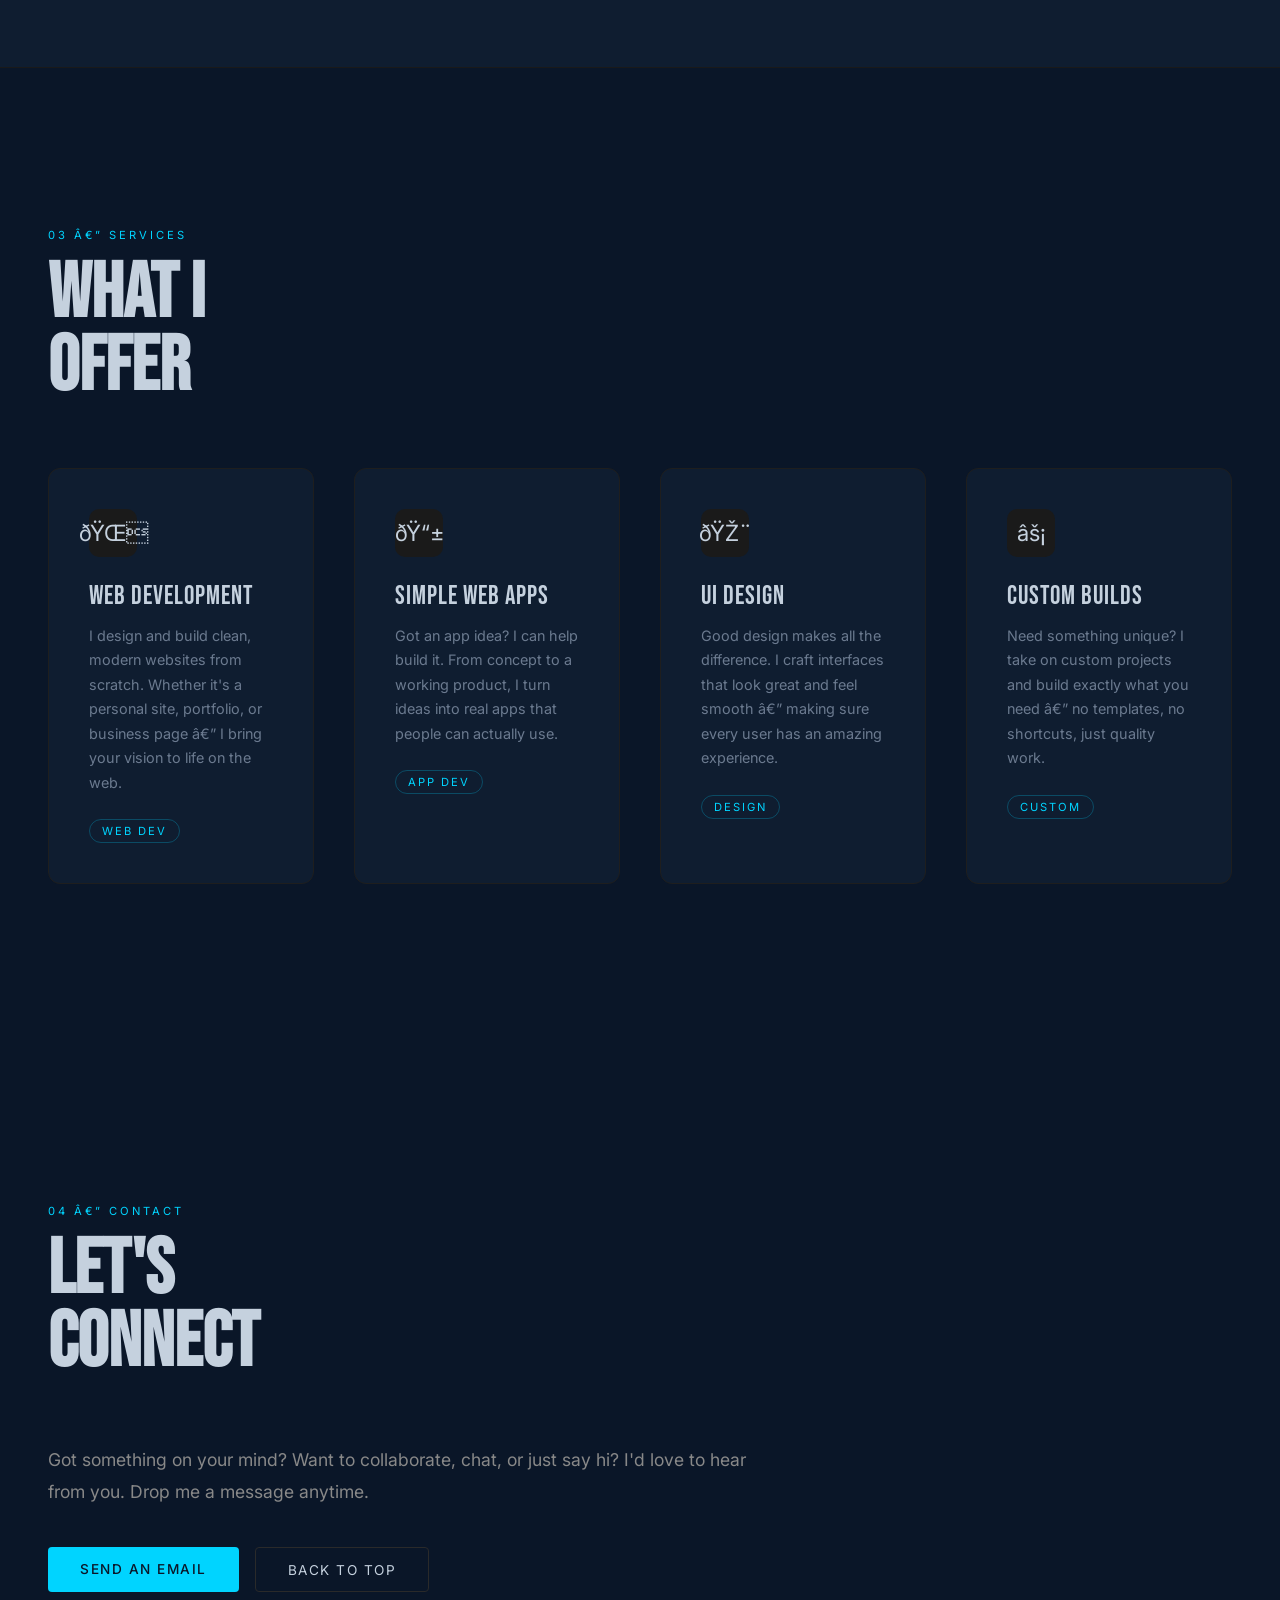
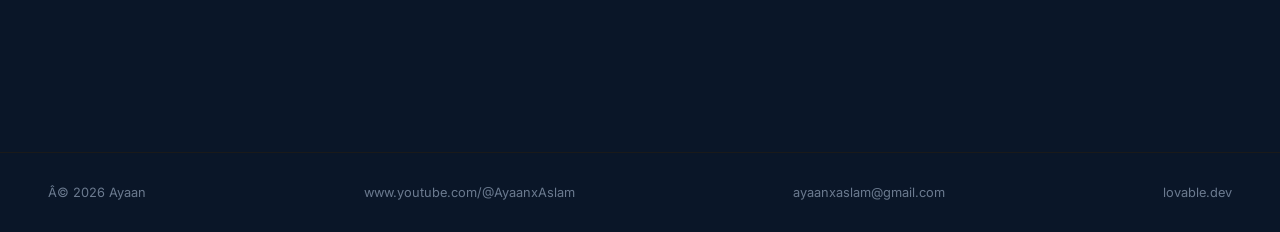
==== commit e1303624: "Update index.html" ====
--- a/index.html
+++ b/index.html
@@ -1,7 +1,9 @@
 <!DOCTYPE html>
 <html lang="en">
 <head>
-  <meta charset="UTF-8" />
+  <title>Ayaan Aslam | Website Builder</title>
+
+  <meta name="description" content="Personal website   <meta charset="UTF-8" />
   <meta name="viewport" content="width=device-width, initial-scale=1.0"/>
   <title>Ayaan - Web Developer</title>
   <link href="https://fonts.googleapis.com/css2?family=Bebas+Neue&family=Inter:wght@300;400;500;600&display=swap" rel="stylesheet"/>
